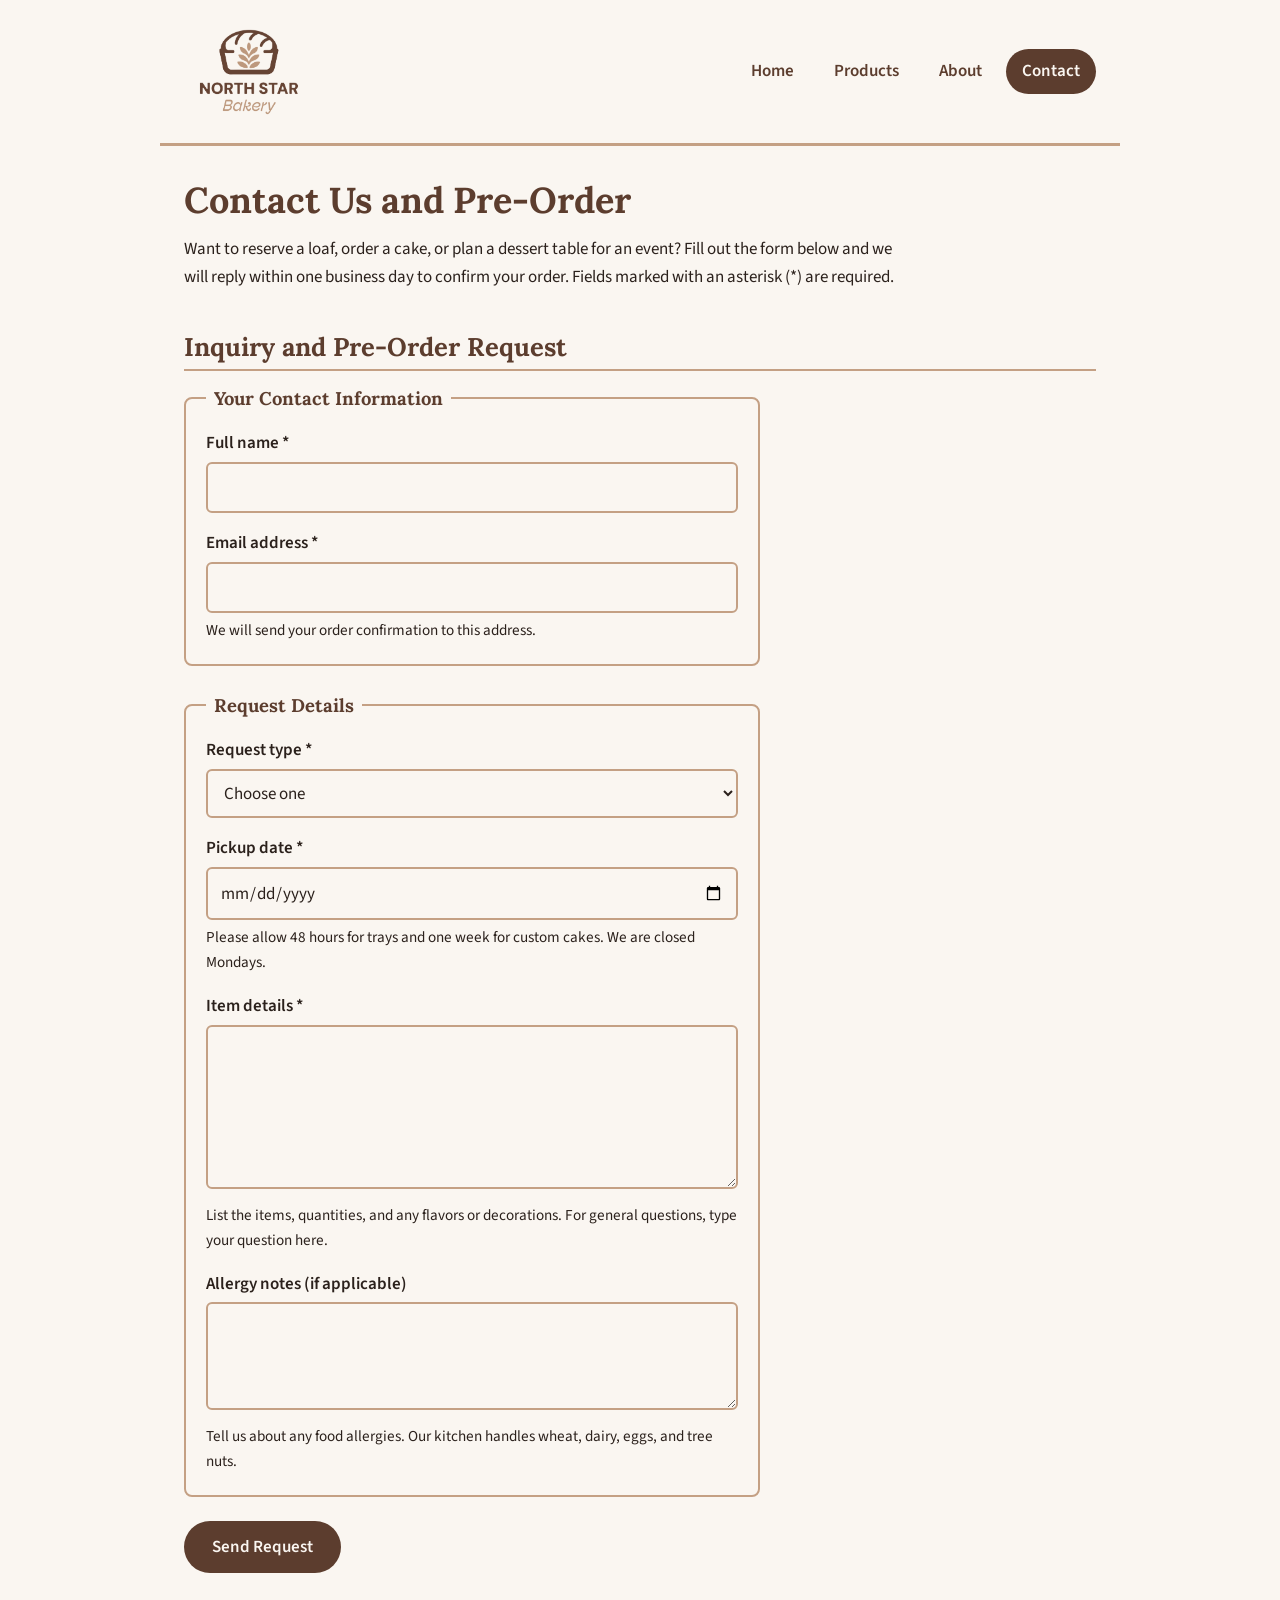
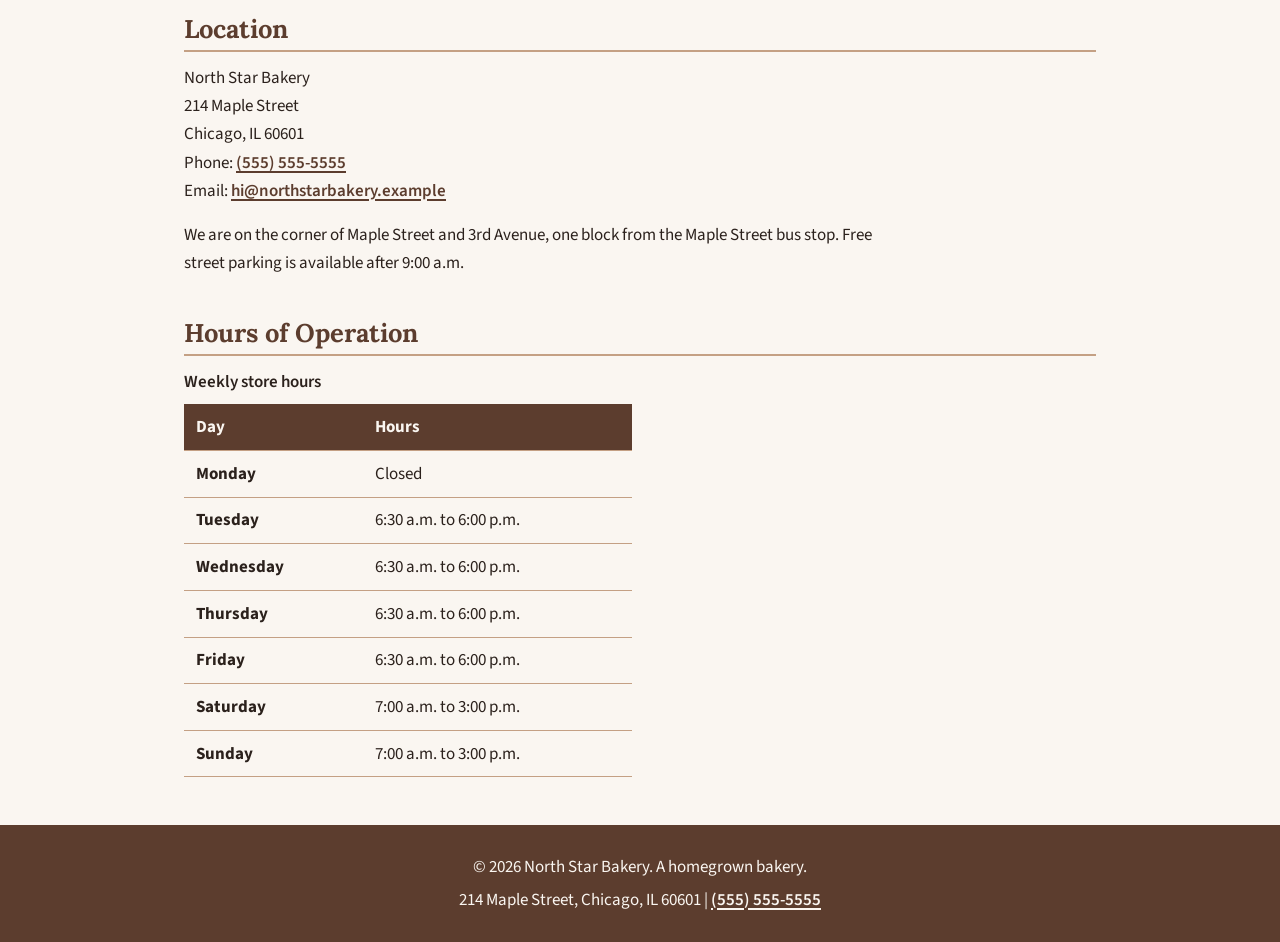
==== contact.html @ 127bfda8 "North Star Bakery website: four HTML pages, shared CSS, and media" ====
<!DOCTYPE html>
<html lang="en">
<head>
 <meta charset="UTF-8">
 <meta name="viewport" content="width=device-width, initial-scale=1.0">
 <meta name="description" content="Send North Star Bakery a pre-order request or question, and find our location and hours.">
 <title>Contact and Pre-Orders | North Star Bakery</title>
 <link rel="stylesheet" href="css/styles.css">
</head>
<body>
 <header>
   <a href="index.html">
     <img src="images/bakery-logo_c.png" alt="North Star Bakery logo: a brown loaf of bread with a wheat stalk inside it" width="250" height="213">
   </a>
   <nav aria-label="Main navigation">
     <ul>
       <li><a href="index.html">Home</a></li>
       <li><a href="products.html">Products</a></li>
       <li><a href="about.html">About</a></li>
       <li><a href="contact.html" aria-current="page">Contact</a></li>
     </ul>
   </nav>
 </header>

 <main>
   <h1>Contact Us and Pre-Order</h1>
   <p>
     Want to reserve a loaf, order a cake, or plan a dessert table for an event? Fill out the form
     below and we will reply within one business day to confirm your order. Fields marked with an
     asterisk (*) are required.
   </p>

   <section aria-labelledby="form-heading">
     <h2 id="form-heading">Inquiry and Pre-Order Request</h2>
     <form action="#" method="post">
       <fieldset>
         <legend>Your Contact Information</legend>

         <p>
           <label for="name">Full name *</label><br>
           <input type="text" id="name" name="name" autocomplete="name" required minlength="2" maxlength="80">
         </p>

         <p>
           <label for="email">Email address *</label><br>
           <input type="email" id="email" name="email" autocomplete="email" required aria-describedby="email-hint">
           <br><small id="email-hint">We will send your order confirmation to this address.</small>
         </p>
       </fieldset>

       <fieldset>
         <legend>Request Details</legend>

         <p>
           <label for="request-type">Request type *</label><br>
           <select id="request-type" name="request-type" required>
             <option value="">Choose one</option>
             <option value="pre-order">Pre-order</option>
             <option value="custom-cake">Custom cake</option>
             <option value="event">Event or catering order</option>
             <option value="question">General question</option>
           </select>
         </p>

         <p>
           <label for="pickup-date">Pickup date *</label><br>
           <input type="date" id="pickup-date" name="pickup-date" required min="2026-10-01" aria-describedby="date-hint">
           <br><small id="date-hint">Please allow 48 hours for trays and one week for custom cakes. We are closed Mondays.</small>
         </p>

         <p>
           <label for="item-details">Item details *</label><br>
           <textarea id="item-details" name="item-details" rows="5" cols="40" required minlength="10" maxlength="1000" aria-describedby="item-hint"></textarea>
           <br><small id="item-hint">List the items, quantities, and any flavors or decorations. For general questions, type your question here.</small>
         </p>

         <p>
           <label for="allergy-notes">Allergy notes (if applicable)</label><br>
           <textarea id="allergy-notes" name="allergy-notes" rows="3" cols="40" maxlength="500" aria-describedby="allergy-hint"></textarea>
           <br><small id="allergy-hint">Tell us about any food allergies. Our kitchen handles wheat, dairy, eggs, and tree nuts.</small>
         </p>
       </fieldset>

       <p>
         <button type="submit">Send Request</button>
       </p>
     </form>
   </section>

   <section aria-labelledby="location-heading">
     <h2 id="location-heading">Location</h2>
     <address>
       North Star Bakery<br>
       214 Maple Street<br>
       Chicago, IL 60601<br>
       Phone: <a href="tel:+15555555555">(555) 555-5555</a><br>
       Email: <a href="mailto:hi@northstarbakery.example">hi@northstarbakery.example</a>
     </address>
     <p>
       We are on the corner of Maple Street and 3rd Avenue, one block from the Maple Street bus
       stop. Free street parking is available after 9:00 a.m.
     </p>
   </section>

   <section aria-labelledby="hours-heading">
     <h2 id="hours-heading">Hours of Operation</h2>
     <table>
       <caption>Weekly store hours</caption>
       <thead>
         <tr>
           <th scope="col">Day</th>
           <th scope="col">Hours</th>
         </tr>
       </thead>
       <tbody>
         <tr><th scope="row">Monday</th><td>Closed</td></tr>
         <tr><th scope="row">Tuesday</th><td>6:30 a.m. to 6:00 p.m.</td></tr>
         <tr><th scope="row">Wednesday</th><td>6:30 a.m. to 6:00 p.m.</td></tr>
         <tr><th scope="row">Thursday</th><td>6:30 a.m. to 6:00 p.m.</td></tr>
         <tr><th scope="row">Friday</th><td>6:30 a.m. to 6:00 p.m.</td></tr>
         <tr><th scope="row">Saturday</th><td>7:00 a.m. to 3:00 p.m.</td></tr>
         <tr><th scope="row">Sunday</th><td>7:00 a.m. to 3:00 p.m.</td></tr>
       </tbody>
     </table>
   </section>
 </main>

 <footer>
   <p>&copy; 2026 North Star Bakery. A homegrown bakery.</p>
   <p>214 Maple Street, Chicago, IL 60601 | <a href="tel:+15555555555">(555) 555-5555</a></p>
 </footer>
</body>
</html>
---- css/styles.css ----
/* ==========================================================
   North Star Bakery - shared stylesheet for all four pages
   Colors (4): brown, tan, cream, charcoal - taken from the logo
   Fonts (2): Lora for headings, Source Sans 3 for body text
   ========================================================== */

@import url("https://fonts.googleapis.com/css2?family=Lora:wght@500;700&family=Source+Sans+3:wght@400;600&display=swap");

:root {
  --brown: #5c3d2e;     /* logo brown: headings, links, header accents, footer */
  --tan: #c4a084;       /* logo tan: borders and highlights only (not text) */
  --cream: #faf6f1;     /* page background, text on brown */
  --charcoal: #2b211c;  /* body text */

  --font-heading: "Lora", Georgia, serif;
  --font-body: "Source Sans 3", "Helvetica Neue", Arial, sans-serif;

  --page-width: 60rem;
  --gap: 1.5rem;
}

/* ---------- Base ---------- */

*,
*::before,
*::after {
  box-sizing: border-box;
}

body {
  margin: 0;
  background-color: var(--cream);
  color: var(--charcoal);
  font-family: var(--font-body);
  font-size: 1.0625rem;
  line-height: 1.65;
}

h1,
h2,
h3 {
  font-family: var(--font-heading);
  color: var(--brown);
  line-height: 1.25;
  margin: 0 0 0.75rem;
}

h1 {
  font-size: 2.25rem;
}

h2 {
  font-size: 1.6rem;
  padding-bottom: 0.35rem;
  border-bottom: 2px solid var(--tan);
}

h3 {
  font-size: 1.25rem;
}

p,
ul,
dl,
address {
  margin: 0 0 1rem;
}

a {
  color: var(--brown);
  font-weight: 600;
  text-decoration-thickness: 2px;
  text-underline-offset: 3px;
}

a:hover {
  text-decoration-color: var(--tan);
}

/* Visible keyboard focus on every interactive element */
a:focus-visible,
button:focus-visible,
input:focus-visible,
select:focus-visible,
textarea:focus-visible {
  outline: 3px solid var(--brown);
  outline-offset: 3px;
}

img,
video {
  display: block;
  max-width: 100%;
  height: auto;
  border-radius: 8px;
}

address {
  font-style: normal;
}

/* ---------- Header and navigation ---------- */

header {
  display: flex;
  flex-wrap: wrap;
  align-items: center;
  justify-content: space-between;
  gap: 1rem;
  max-width: var(--page-width);
  margin: 0 auto;
  padding: 1rem var(--gap);
  border-bottom: 3px solid var(--tan);
}

header img {
  width: 130px;
  border-radius: 0;
  mix-blend-mode: multiply; /* blends the logo's white box into the cream page */
}

nav ul {
  display: flex;
  flex-wrap: wrap;
  gap: 0.5rem;
  margin: 0;
  padding: 0;
  list-style: none;
}

nav a {
  display: block;
  padding: 0.5rem 1rem;
  border-radius: 999px;
  text-decoration: none;
}

nav a:hover {
  background-color: var(--tan);
  color: var(--charcoal);
}

/* The current page is shown as a filled brown pill */
nav a[aria-current="page"] {
  background-color: var(--brown);
  color: var(--cream);
}

/* ---------- Main content ---------- */

main {
  max-width: var(--page-width);
  margin: 0 auto;
  padding: 2rem var(--gap) 3rem;
}

main > p {
  max-width: 45rem;
}

section {
  margin-top: 2.5rem;
}

section p,
section li {
  max-width: 45rem;
}

main ul {
  padding-left: 1.25rem;
}

main li {
  margin-bottom: 0.4rem;
}

section > img,
picture,
figure,
video {
  margin: 1.25rem 0;
}

/* Signature Loaf figure */
figure {
  max-width: 500px;
  margin-left: 0;
  margin-right: 0;
}

figure img {
  margin: 0;
}

figcaption {
  margin-top: 0.6rem;
  padding-left: 0.75rem;
  border-left: 3px solid var(--tan);
  font-style: italic;
}

/* Product lists: name on one line, description below */
dl {
  max-width: 45rem;
}

dt {
  font-family: var(--font-heading);
  font-weight: 700;
  color: var(--brown);
  margin-top: 1rem;
}

dd {
  margin: 0.2rem 0 0;
}

/* Staff cards */
article {
  margin-bottom: 1.25rem;
  padding: 1rem 1.25rem;
  border-left: 4px solid var(--tan);
  border-radius: 0 8px 8px 0;
}

article p {
  margin-bottom: 0;
}

/* ---------- Contact form ---------- */

form {
  max-width: 36rem;
}

fieldset {
  margin: 0 0 1.5rem;
  padding: 1rem 1.25rem 0.25rem;
  border: 2px solid var(--tan);
  border-radius: 8px;
}

legend {
  padding: 0 0.5rem;
  font-family: var(--font-heading);
  font-weight: 700;
  font-size: 1.15rem;
  color: var(--brown);
}

label {
  font-weight: 600;
}

input,
select,
textarea {
  width: 100%;
  margin-top: 0.3rem;
  padding: 0.6rem 0.75rem;
  border: 2px solid var(--tan);
  border-radius: 6px;
  background-color: var(--cream);
  color: var(--charcoal);
  font: inherit;
}

small {
  display: inline-block;
  margin-top: 0.3rem;
  font-size: 0.95rem;
}

button {
  padding: 0.75rem 1.75rem;
  border: none;
  border-radius: 999px;
  background-color: var(--brown);
  color: var(--cream);
  font: inherit;
  font-weight: 600;
  cursor: pointer;
}

button:hover {
  background-color: var(--charcoal);
}

/* ---------- Hours table ---------- */

table {
  width: 100%;
  max-width: 28rem;
  border-collapse: collapse;
}

caption {
  text-align: left;
  font-weight: 600;
  margin-bottom: 0.5rem;
}

th,
td {
  padding: 0.55rem 0.75rem;
  text-align: left;
  border-bottom: 1px solid var(--tan);
}

thead th {
  background-color: var(--brown);
  color: var(--cream);
}

/* ---------- Footer ---------- */

footer {
  padding: 1.5rem var(--gap);
  background-color: var(--brown);
  color: var(--cream);
  text-align: center;
}

footer p {
  margin: 0.25rem 0;
}

footer a {
  color: var(--cream);
}

/* ---------- Small screens ---------- */

@media (max-width: 600px) {
  body {
    font-size: 1rem;
  }

  h1 {
    font-size: 1.8rem;
  }

  h2 {
    font-size: 1.35rem;
  }

  header {
    justify-content: center;
    text-align: center;
  }

  nav ul {
    justify-content: center;
  }
}
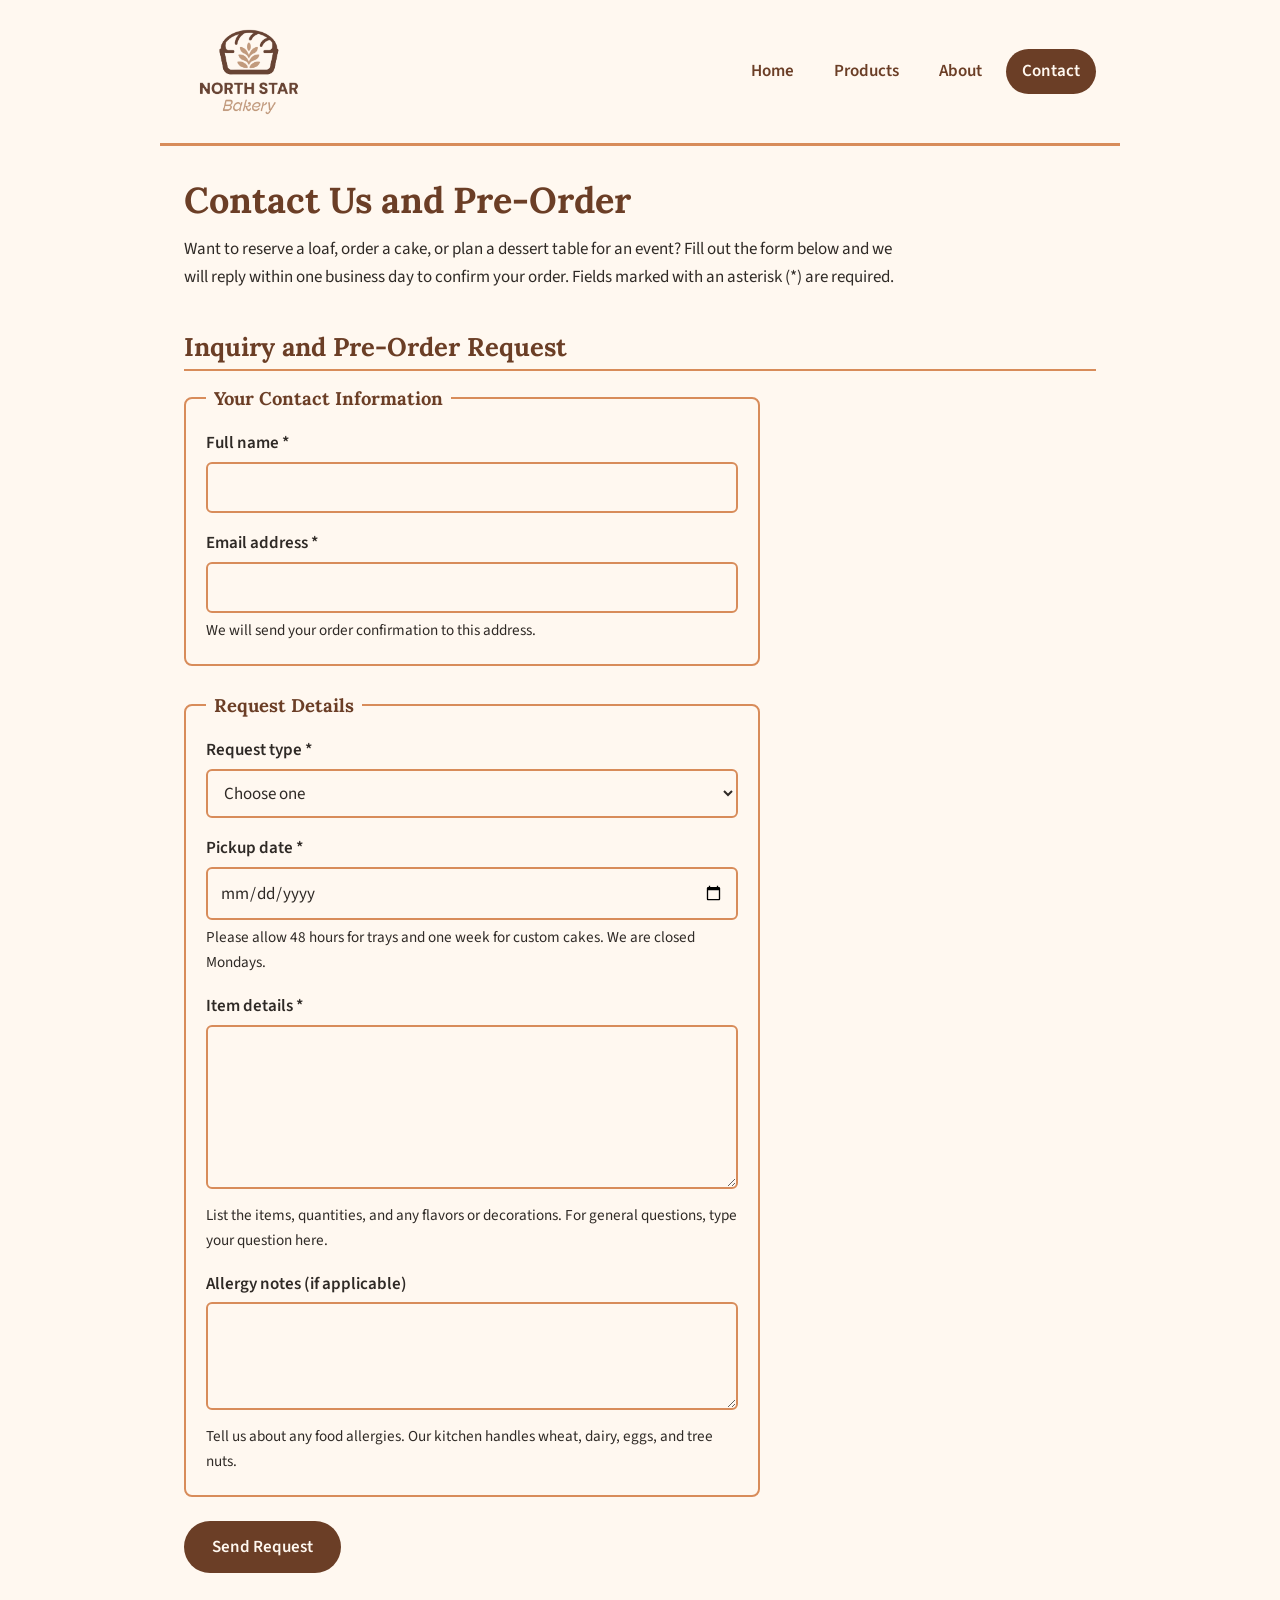
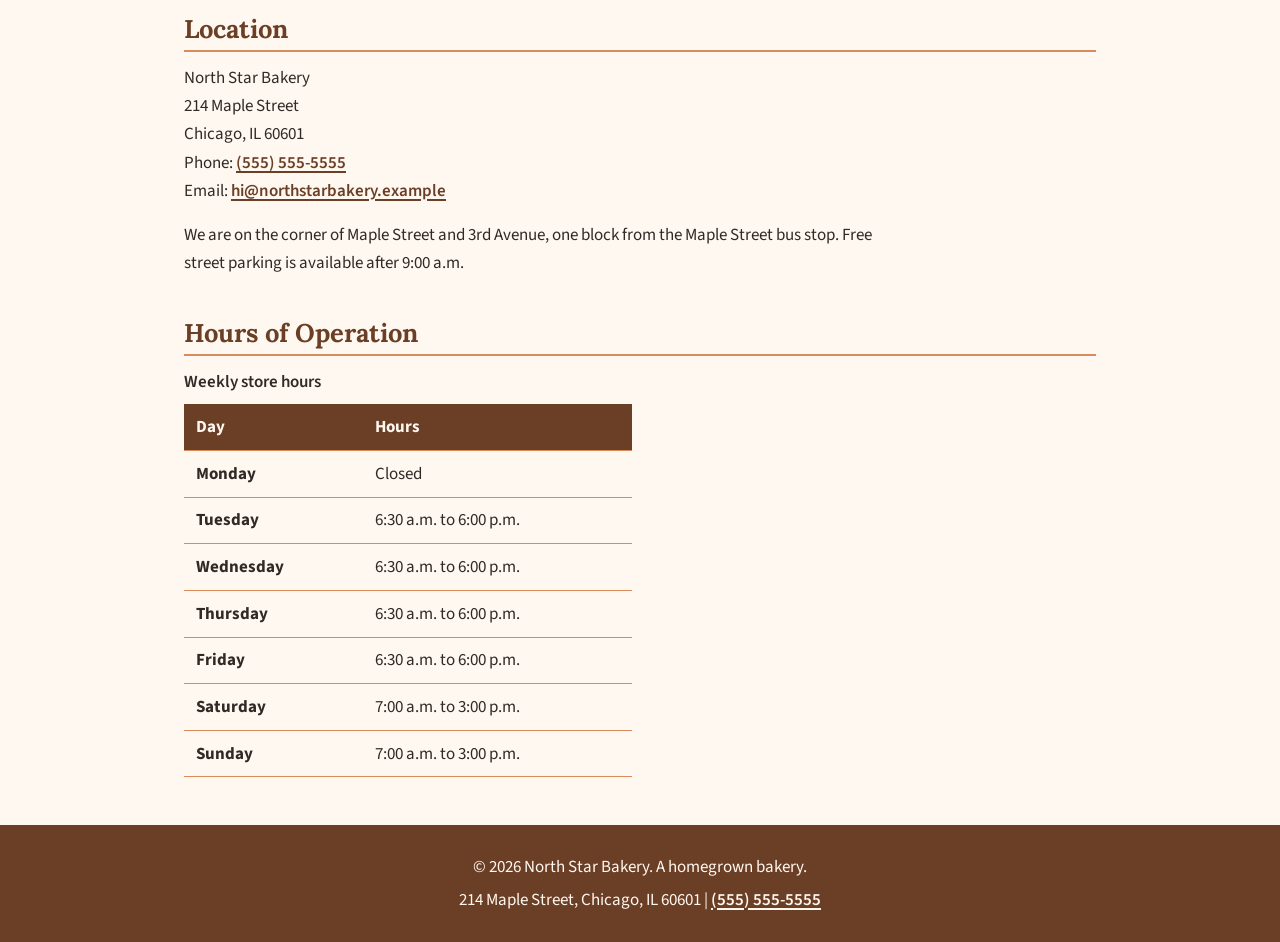
==== commit 77976db8: "Add pre-order list, form validation, and saved list across pages" ====
--- a/contact.html
+++ b/contact.html
@@ -6,6 +6,8 @@
  <meta name="description" content="Send North Star Bakery a pre-order request or question, and find our location and hours.">
  <title>Contact and Pre-Orders | North Star Bakery</title>
  <link rel="stylesheet" href="css/styles.css">
+ <script src="js/preorder-store.js" defer></script>
+ <script src="js/contact-form.js" defer></script>
 </head>
 <body>
  <header>
@@ -32,7 +34,7 @@
 
    <section aria-labelledby="form-heading">
      <h2 id="form-heading">Inquiry and Pre-Order Request</h2>
-     <form action="#" method="post">
+     <form id="preorder-form" action="#" method="post">
        <fieldset>
          <legend>Your Contact Information</legend>
 
--- a/css/styles.css
+++ b/css/styles.css
@@ -1,16 +1,16 @@
 /* ==========================================================
    North Star Bakery - shared stylesheet for all four pages
-   Colors (4): brown, tan, cream, charcoal - taken from the logo
+   Colors (4): cream, brown, peach, charcoal
    Fonts (2): Lora for headings, Source Sans 3 for body text
    ========================================================== */
 
 @import url("https://fonts.googleapis.com/css2?family=Lora:wght@500;700&family=Source+Sans+3:wght@400;600&display=swap");
 
 :root {
-  --brown: #5c3d2e;     /* logo brown: headings, links, header accents, footer */
-  --tan: #c4a084;       /* logo tan: borders and highlights only (not text) */
-  --cream: #faf6f1;     /* page background, text on brown */
-  --charcoal: #2b211c;  /* body text */
+  --brown: #6b3e26;     /* headings, links, header accents, footer */
+  --peach: #d88c5a;     /* borders and highlights only (not text) */
+  --cream: #fff8f0;     /* page background, text on brown */
+  --charcoal: #2f2a26;  /* body text */
 
   --font-heading: "Lora", Georgia, serif;
   --font-body: "Source Sans 3", "Helvetica Neue", Arial, sans-serif;
@@ -52,7 +52,7 @@
 h2 {
   font-size: 1.6rem;
   padding-bottom: 0.35rem;
-  border-bottom: 2px solid var(--tan);
+  border-bottom: 2px solid var(--peach);
 }
 
 h3 {
@@ -74,7 +74,7 @@
 }
 
 a:hover {
-  text-decoration-color: var(--tan);
+  text-decoration-color: var(--peach);
 }
 
 /* Visible keyboard focus on every interactive element */
@@ -110,7 +110,7 @@
   max-width: var(--page-width);
   margin: 0 auto;
   padding: 1rem var(--gap);
-  border-bottom: 3px solid var(--tan);
+  border-bottom: 3px solid var(--peach);
 }
 
 header img {
@@ -136,7 +136,7 @@
 }
 
 nav a:hover {
-  background-color: var(--tan);
+  background-color: var(--peach);
   color: var(--charcoal);
 }
 
@@ -196,7 +196,7 @@
 figcaption {
   margin-top: 0.6rem;
   padding-left: 0.75rem;
-  border-left: 3px solid var(--tan);
+  border-left: 3px solid var(--peach);
   font-style: italic;
 }
 
@@ -220,7 +220,7 @@
 article {
   margin-bottom: 1.25rem;
   padding: 1rem 1.25rem;
-  border-left: 4px solid var(--tan);
+  border-left: 4px solid var(--peach);
   border-radius: 0 8px 8px 0;
 }
 
@@ -237,7 +237,7 @@
 fieldset {
   margin: 0 0 1.5rem;
   padding: 1rem 1.25rem 0.25rem;
-  border: 2px solid var(--tan);
+  border: 2px solid var(--peach);
   border-radius: 8px;
 }
 
@@ -259,7 +259,7 @@
   width: 100%;
   margin-top: 0.3rem;
   padding: 0.6rem 0.75rem;
-  border: 2px solid var(--tan);
+  border: 2px solid var(--peach);
   border-radius: 6px;
   background-color: var(--cream);
   color: var(--charcoal);
@@ -305,7 +305,7 @@
 td {
   padding: 0.55rem 0.75rem;
   text-align: left;
-  border-bottom: 1px solid var(--tan);
+  border-bottom: 1px solid var(--peach);
 }
 
 thead th {
@@ -328,6 +328,208 @@
 
 footer a {
   color: var(--cream);
+}
+
+/* ---------- Pre-order list (Products page) ---------- */
+
+.visually-hidden {
+  position: absolute;
+  width: 1px;
+  height: 1px;
+  overflow: hidden;
+  clip: rect(0 0 0 0);
+  white-space: nowrap;
+}
+
+.preorder-panel {
+  max-width: 45rem;
+  margin-top: 2rem;
+  padding: 1.25rem 1.5rem;
+  border: 2px solid var(--peach);
+  border-radius: 8px;
+}
+
+.preorder-items {
+  margin: 0 0 1rem;
+  padding: 0;
+  list-style: none;
+}
+
+.preorder-items li {
+  display: flex;
+  flex-wrap: wrap;
+  align-items: center;
+  justify-content: space-between;
+  gap: 0.5rem 1rem;
+  padding: 0.6rem 0;
+  border-bottom: 1px solid var(--peach);
+}
+
+.preorder-name {
+  font-weight: 600;
+}
+
+.preorder-controls {
+  display: flex;
+  align-items: center;
+  gap: 0.5rem;
+}
+
+.preorder-quantity {
+  min-width: 2ch;
+  text-align: center;
+  font-weight: 600;
+}
+
+.preorder-actions {
+  display: flex;
+  flex-wrap: wrap;
+  align-items: center;
+  gap: 1rem;
+  margin-bottom: 0;
+}
+
+/* Buttons added by JavaScript: shared base */
+.add-button,
+.quantity-button,
+.text-button {
+  font: inherit;
+  cursor: pointer;
+}
+
+.add-button {
+  display: inline-block;
+  margin-top: 0.4rem;
+  padding: 0.35rem 1rem;
+  border: 2px solid var(--brown);
+  border-radius: 999px;
+  background-color: transparent;
+  color: var(--brown);
+  font-weight: 600;
+  font-size: 0.95rem;
+}
+
+.add-button:hover {
+  background-color: var(--brown);
+  color: var(--cream);
+}
+
+.quantity-button {
+  width: 2.25rem;
+  height: 2.25rem;
+  padding: 0;
+  border: 2px solid var(--brown);
+  border-radius: 50%;
+  background-color: transparent;
+  color: var(--brown);
+  font-size: 1.1rem;
+  line-height: 1;
+}
+
+.quantity-button:hover {
+  background-color: var(--brown);
+  color: var(--cream);
+}
+
+.text-button {
+  padding: 0.25rem;
+  border: none;
+  background: none;
+  color: var(--brown);
+  font-weight: 600;
+  text-decoration: underline;
+  text-underline-offset: 3px;
+}
+
+.text-button:hover {
+  background: none;
+  text-decoration-color: var(--peach);
+}
+
+.button-link {
+  display: inline-block;
+  padding: 0.6rem 1.4rem;
+  border-radius: 999px;
+  background-color: var(--brown);
+  color: var(--cream);
+  text-decoration: none;
+}
+
+.button-link:hover {
+  background-color: var(--charcoal);
+}
+
+/* Summary bar pinned to the bottom of the screen once the list has items */
+.preorder-bar {
+  position: fixed;
+  left: 0;
+  right: 0;
+  bottom: 0;
+  display: flex;
+  flex-wrap: wrap;
+  align-items: center;
+  justify-content: center;
+  gap: 0.5rem 1.25rem;
+  margin: 0;
+  padding: 0.75rem var(--gap);
+  background-color: var(--charcoal);
+  color: var(--cream);
+  text-align: center;
+}
+
+.preorder-bar a {
+  color: var(--cream);
+}
+
+.preorder-bar[hidden] {
+  display: none;
+}
+
+/* Keeps the footer from hiding behind the bar */
+body.has-preorder-bar {
+  padding-bottom: 4.5rem;
+}
+
+/* ---------- Form messages (Contact page) ---------- */
+
+.field-error {
+  display: block;
+  margin-top: 0.35rem;
+  color: var(--brown);
+  font-weight: 600;
+}
+
+.field-error:empty {
+  display: none;
+}
+
+/* The warning sign means the error is not shown by color alone */
+.field-error::before {
+  content: "\26A0\FE0E  ";
+}
+
+input[aria-invalid="true"],
+select[aria-invalid="true"],
+textarea[aria-invalid="true"] {
+  border-color: var(--brown);
+  border-width: 3px;
+}
+
+.form-note {
+  max-width: 36rem;
+  padding: 0.75rem 1rem;
+  border-left: 4px solid var(--peach);
+}
+
+.form-success {
+  max-width: 36rem;
+  padding: 1.25rem 1.5rem;
+  border: 2px solid var(--peach);
+  border-radius: 8px;
+}
+
+.form-success p {
+  margin-bottom: 0;
 }
 
 /* ---------- Small screens ---------- */
